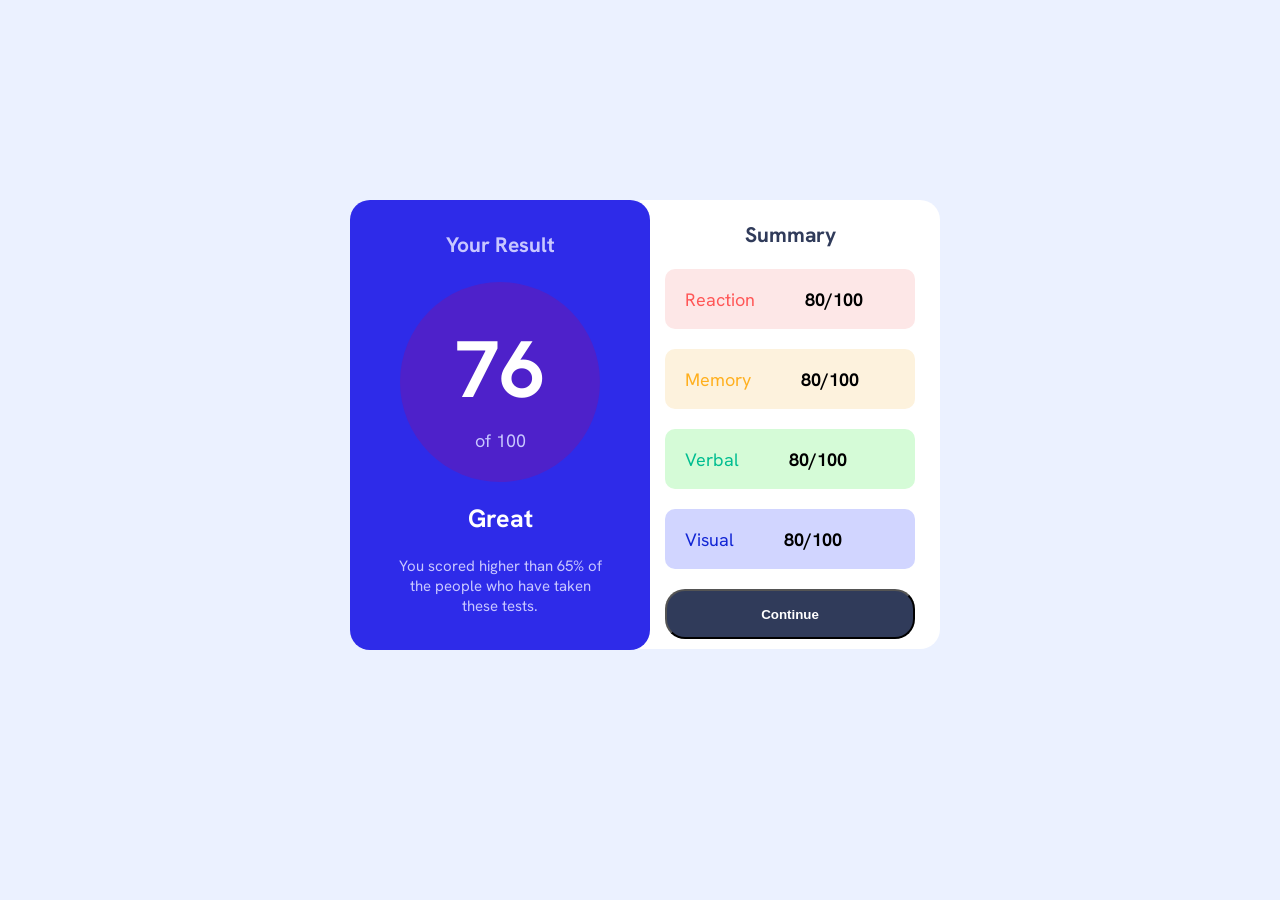
==== index.html @ cc99a8cb "actualizacion" ====
<!DOCTYPE html>
<html lang="en">

<head>
  <meta charset="UTF-8">
  <meta name="viewport" content="width=device-width, initial-scale=1.0">
  <!-- displays site properly based on user's device -->
  <link rel="preconnect" href="https://fonts.googleapis.com">
  <link rel="preconnect" href="https://fonts.gstatic.com" crossorigin>
  <link href="https://fonts.googleapis.com/css2?family=Hanken+Grotesk:ital,wght@0,100..900;1,100..900&display=swap"
    rel="stylesheet">
  <link rel="icon" type="image/png" sizes="32x32" href="./assets/images/favicon-32x32.png">


  <link rel="stylesheet" href="style.css">
  <title>Frontend Mentor | Results summary component</title>

  <!-- Feel free to remove these styles or customise in your own stylesheet 👍 -->
  <style>
    .attribution {
      font-size: 11px;
      text-align: center;
    }

    .attribution a {
      color: hsl(228, 45%, 44%);
    }
  </style>
</head>

<body>

  <div class="container">


    <div class="izquierdo">

      <div class="titulo">
        <h3>
          Your Result
        </h3>
      </div>

      <div class="circulo">


        <div class="interno-circulo">
          <h1 class="numero-principal-circulo">76</h1>
          <p class="alternativo-circulo">of 100</p>
        </div>

      </div>
      <div class="contenido-inferior">
        <h2>
          Great
        </h2>
        <p>
          You scored higher than 65% of the people who have taken these tests.
        </p>
      </div>
    </div>


    <div class="derecho">
      <div class="titulo-derecho">
        <h3>
          Summary
        </h3>

        <div class="resultados">
          <div class="cualidades reaction">
            <img class="icon" src="/Results-summary-component-master/assets/images/icon-reaction.svg" alt="">
            <a href="#">Reaction</a>
            <h4>80/100</h4>
          </div>

          <div class="cualidades">
            <div class="memory">
              <img class="icon" src="/Results-summary-component-master/assets/images/icon-memory.svg" alt="">
              <a href="#">Memory</a>
              <h4>80/100</h4>
            </div>

          </div>

          <div class="cualidades verbal">
            <img class="icon" src="/Results-summary-component-master/assets/images/icon-verbal.svg" alt="">
            <a href="#">Verbal</a>
            <h4>80/100</h4>
          </div>

          <div class="cualidades visual">
            <img class="icon" src="/Results-summary-component-master/assets/images/icon-visual.svg" alt="">
            <a href="#">Visual</a>
            <h4>80/100</h4>
          </div>

          <button class="boton">Continue</button>


        </div>

      </div>
    </div>
  </div>
---- style.css ----
body {
  font-family: "Hanken Grotesk", sans-serif;
  font-size: 18px;
  background-color: hsl(221, 100%, 96%);
}

.izquierdo {
  background-color: hsl(241, 81%, 54%);
  color: white;
  border-radius: 20px;
  width: 300px;
  height: 450px;
  text-align: center;
  position: relative;
  left: 10px;
}

.titulo {
  font-family: "Hanken Grotesk", sans-serif;
  font-weight: bold;
  padding-top: 10px;
  margin-bottom: -30px;
  color: hsl(241, 100%, 89%);
}

.circulo {
  background-color: hsla(256, 72%, 46%, 1);
  width: 200px;
  height: 200px;
  border-radius: 50%;
  margin: 0 auto;
}

.interno-circulo h1 {
  font-size: 80px;
  padding-top: 35px;
  margin-bottom: -10px;
}

.interno-circulo p {
  color: hsl(241, 100%, 89%);
}

.contenido-inferior h2 {
  font-size: 25px;
}

.contenido-inferior p {
  font-size: 15px;
  width: 70%;
  margin: 0 auto;
  color: hsl(241, 100%, 89%);
}

.container {
  display: flex;
  justify-content: center;
  margin-top: 200px;
}

.derecho {
  background-color: white;
  color: white;
  width: 300px;
  height: 449px;
  border-radius: 0px 20px 20px 0px;
}

.titulo-derecho {
  color: hsl(224, 30%, 27%);
  text-align: center;
}

.resultados {
  display: flex;
  flex-direction: column;
}

.resultados a,
h4 {
  text-decoration: none;
  display: flex;
  flex-direction: row;
  color: black;
  text-align: center;
}

.reaction {
  display: flex;
  align-items: center;
  background-color: hsl(0, 85%, 95%);
  border-radius: 10px;
  width: 250px;
  height: 60px;
  margin: auto;
  margin-bottom: 20px;
}

.reaction a {
  color: hsl(0, 100%, 67%);
}

.reaction img {
  margin-left: 10px;
}

.memory {
  display: flex;
  align-items: center;
  background-color: hsl(39, 89%, 93%);
  border-radius: 10px;
  width: 250px;
  height: 60px;
  margin: auto;
  margin-bottom: 20px;
  text-align: center;
}

.memory a {
  color: hsl(39, 100%, 56%);
}

.memory img {
  margin-left: 10px;
}

.verbal {
  display: flex;
  align-items: center;
  background-color: hsl(123, 83%, 91%);
  border-radius: 10px;
  width: 250px;
  height: 60px;
  margin: auto;
  margin-bottom: 20px;
}

.verbal a {
  color: hsl(166, 100%, 37%);
}

.verbal img {
  margin-left: 10px;
}

.visual {
  display: flex;
  align-items: center;
  background-color: hsl(235, 100%, 91%);
  border-radius: 10px;
  width: 250px;
  height: 60px;
  margin: auto;
  text-align: center;
}

.visual a {
  color: hsl(234, 85%, 45%);
}

.visual img {
  margin-left: 10px;
}

.resultados a {
  margin-right: 50px;
}

.icon {
  margin-right: 10px;
}

.boton {
  background-color: hsl(241, 100%, 89%);
  color: white;
  background-color: hsl(224, 30%, 27%);
  font-weight: bold;
  border-radius: 20px;
  width: 250px;
  height: 50px;
  text-align: center;
  margin: 0 auto;
  margin-top: 20px;
  cursor: pointer;
}

.boton:hover {
  background-color: hsl(241, 81%, 54%);
  color: white;
  transition: 0.5s;
}

.boton:not(:hover) {
  background-color: hsl(224, 30%, 27%);
  color: white;
  transition: 0.5s;
}

@media (max-width: 600px) {
  .container {
    display: flex;
    flex-direction: column;
    margin-top: 20px;
    width: 100%;
    justify-content: center;
    align-items: center;
  }
  .izquierdo {
    position: relative;
    left: 0px;
  }
  .derecho,
  .izquierdo {
    width: 375px;
  }
}

.centro {
  text-align: center;
}
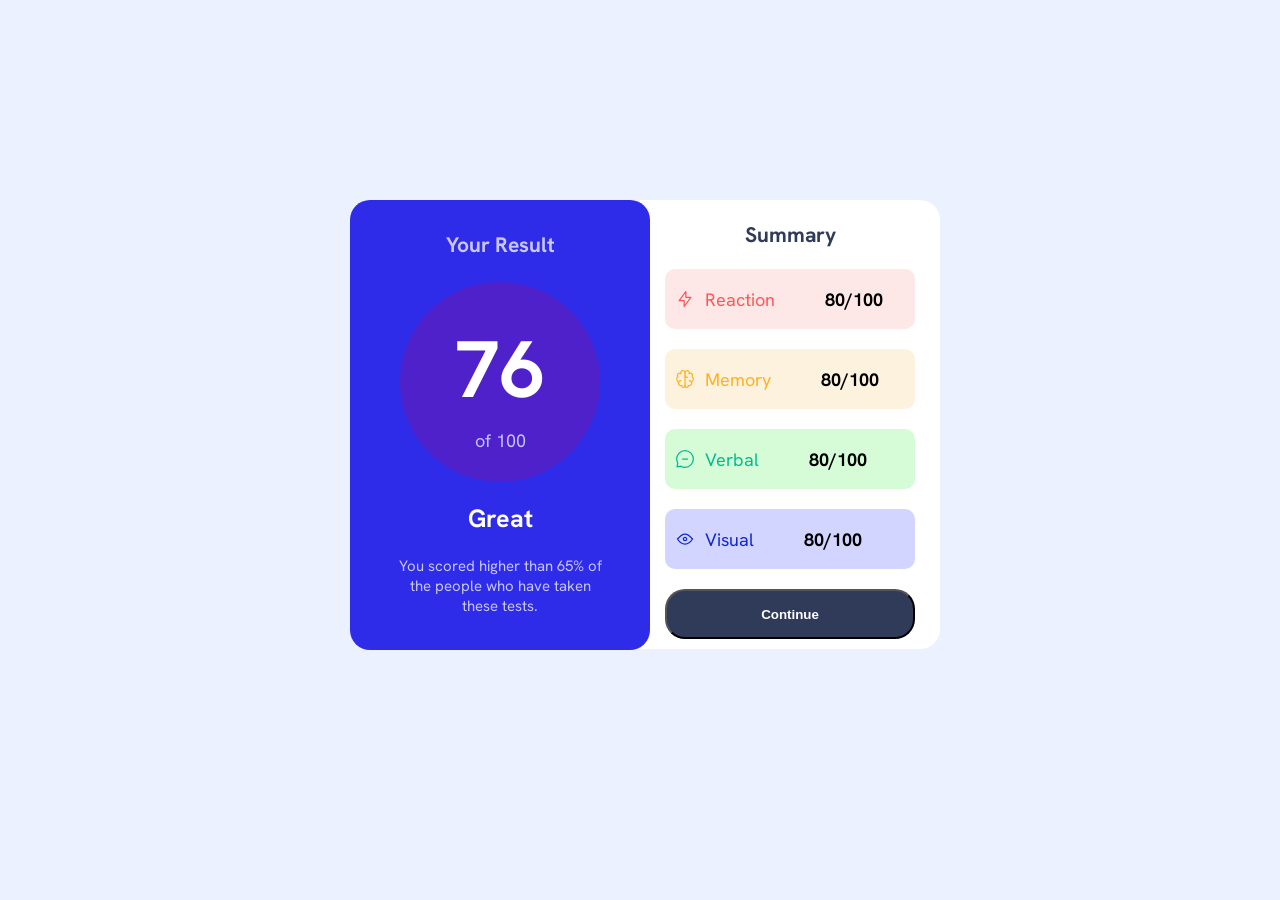
==== commit 7984d5fd: "solucion iconos" ====
--- a/index.html
+++ b/index.html
@@ -69,14 +69,14 @@
 
         <div class="resultados">
           <div class="cualidades reaction">
-            <img class="icon" src="/Results-summary-component-master/assets/images/icon-reaction.svg" alt="">
+            <img class="icon" src="/assets/images/icon-reaction.svg" alt="">
             <a href="#">Reaction</a>
             <h4>80/100</h4>
           </div>
 
           <div class="cualidades">
             <div class="memory">
-              <img class="icon" src="/Results-summary-component-master/assets/images/icon-memory.svg" alt="">
+              <img class="icon" src="/assets/images/icon-memory.svg" alt="">
               <a href="#">Memory</a>
               <h4>80/100</h4>
             </div>
@@ -84,13 +84,13 @@
           </div>
 
           <div class="cualidades verbal">
-            <img class="icon" src="/Results-summary-component-master/assets/images/icon-verbal.svg" alt="">
+            <img class="icon" src="/assets/images/icon-verbal.svg" alt="">
             <a href="#">Verbal</a>
             <h4>80/100</h4>
           </div>
 
           <div class="cualidades visual">
-            <img class="icon" src="/Results-summary-component-master/assets/images/icon-visual.svg" alt="">
+            <img class="icon" src="/assets/images/icon-visual.svg" alt="">
             <a href="#">Visual</a>
             <h4>80/100</h4>
           </div>
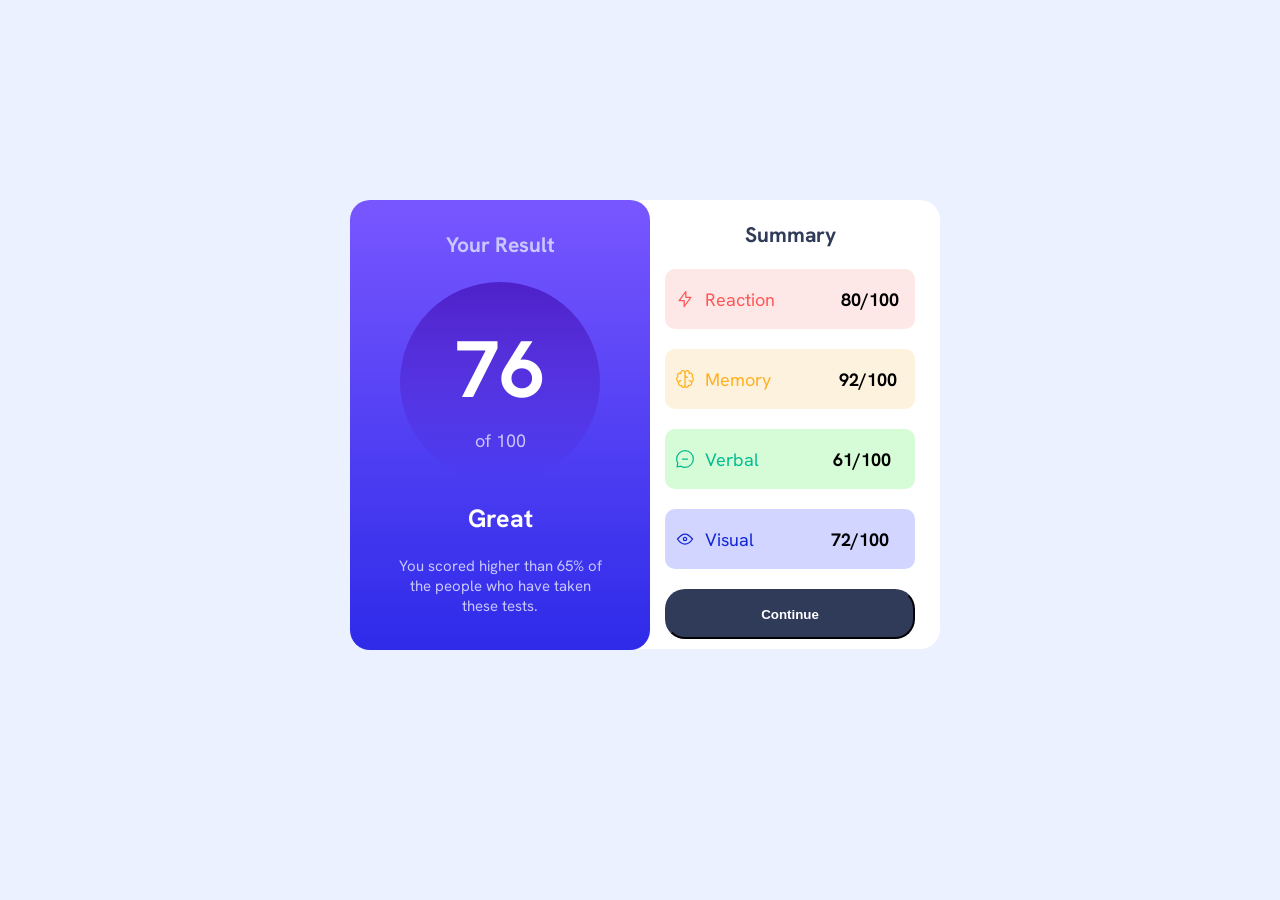
==== commit 41909d5b: "aplicacion de degradado" ====
--- a/index.html
+++ b/index.html
@@ -78,7 +78,7 @@
             <div class="memory">
               <img class="icon" src="/assets/images/icon-memory.svg" alt="">
               <a href="#">Memory</a>
-              <h4>80/100</h4>
+              <h4>92/100</h4>
             </div>
 
           </div>
@@ -86,13 +86,13 @@
           <div class="cualidades verbal">
             <img class="icon" src="/assets/images/icon-verbal.svg" alt="">
             <a href="#">Verbal</a>
-            <h4>80/100</h4>
+            <h4>61/100</h4>
           </div>
 
           <div class="cualidades visual">
             <img class="icon" src="/assets/images/icon-visual.svg" alt="">
             <a href="#">Visual</a>
-            <h4>80/100</h4>
+            <h4>72/100</h4>
           </div>
 
           <button class="boton">Continue</button>
--- a/style.css
+++ b/style.css
@@ -5,7 +5,7 @@
 }
 
 .izquierdo {
-  background-color: hsl(241, 81%, 54%);
+  background: linear-gradient(hsl(252, 100%, 67%), hsl(241, 81%, 54%));
   color: white;
   border-radius: 20px;
   width: 300px;
@@ -24,7 +24,7 @@
 }
 
 .circulo {
-  background-color: hsla(256, 72%, 46%, 1);
+  background: linear-gradient(hsla(256, 72%, 46%, 1), hsla(241, 72%, 46%, 0));
   width: 200px;
   height: 200px;
   border-radius: 50%;
@@ -85,6 +85,10 @@
   text-align: center;
 }
 
+.resultados h4 {
+  margin: auto;
+}
+
 .reaction {
   display: flex;
   align-items: center;
@@ -171,7 +175,6 @@
 }
 
 .boton {
-  background-color: hsl(241, 100%, 89%);
   color: white;
   background-color: hsl(224, 30%, 27%);
   font-weight: bold;
@@ -182,6 +185,7 @@
   margin: 0 auto;
   margin-top: 20px;
   cursor: pointer;
+  border-color: hsl(224, 30%, 27%);
 }
 
 .boton:hover {
@@ -191,7 +195,6 @@
 }
 
 .boton:not(:hover) {
-  background-color: hsl(224, 30%, 27%);
   color: white;
   transition: 0.5s;
 }
